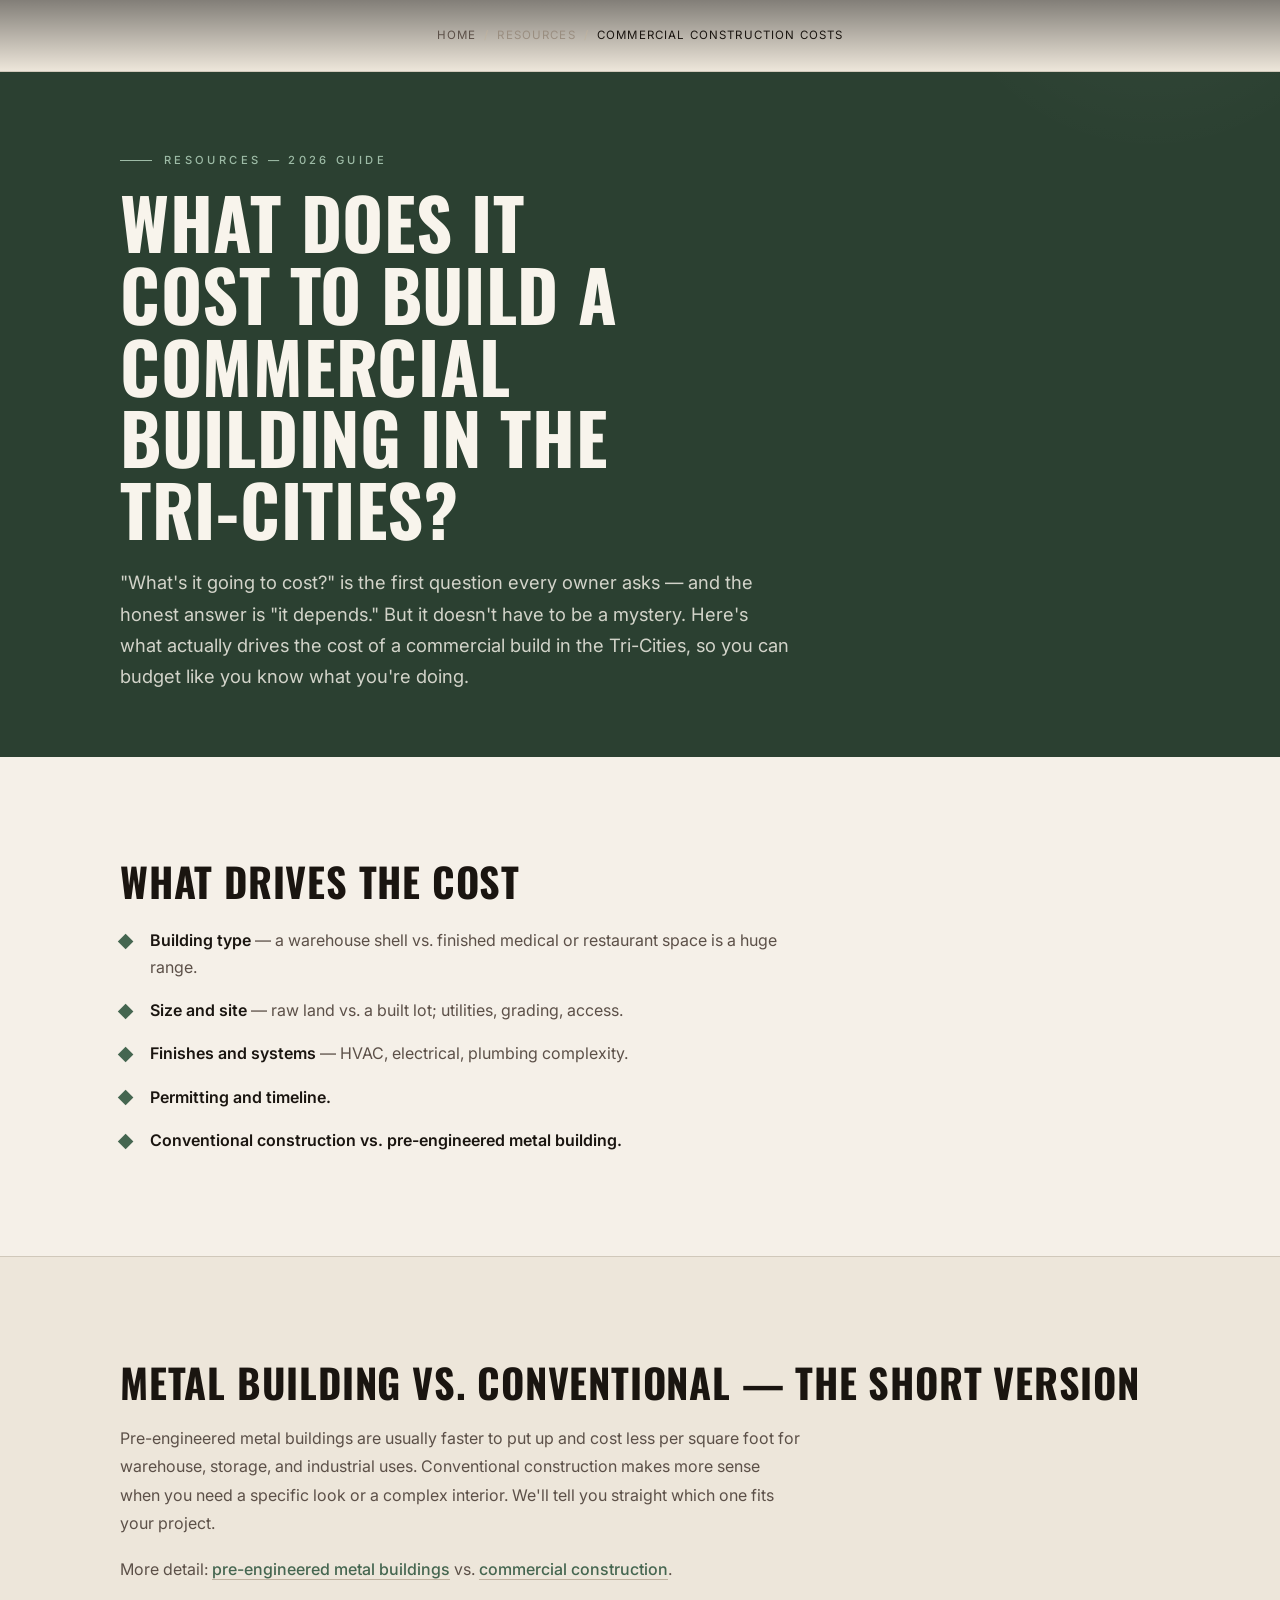
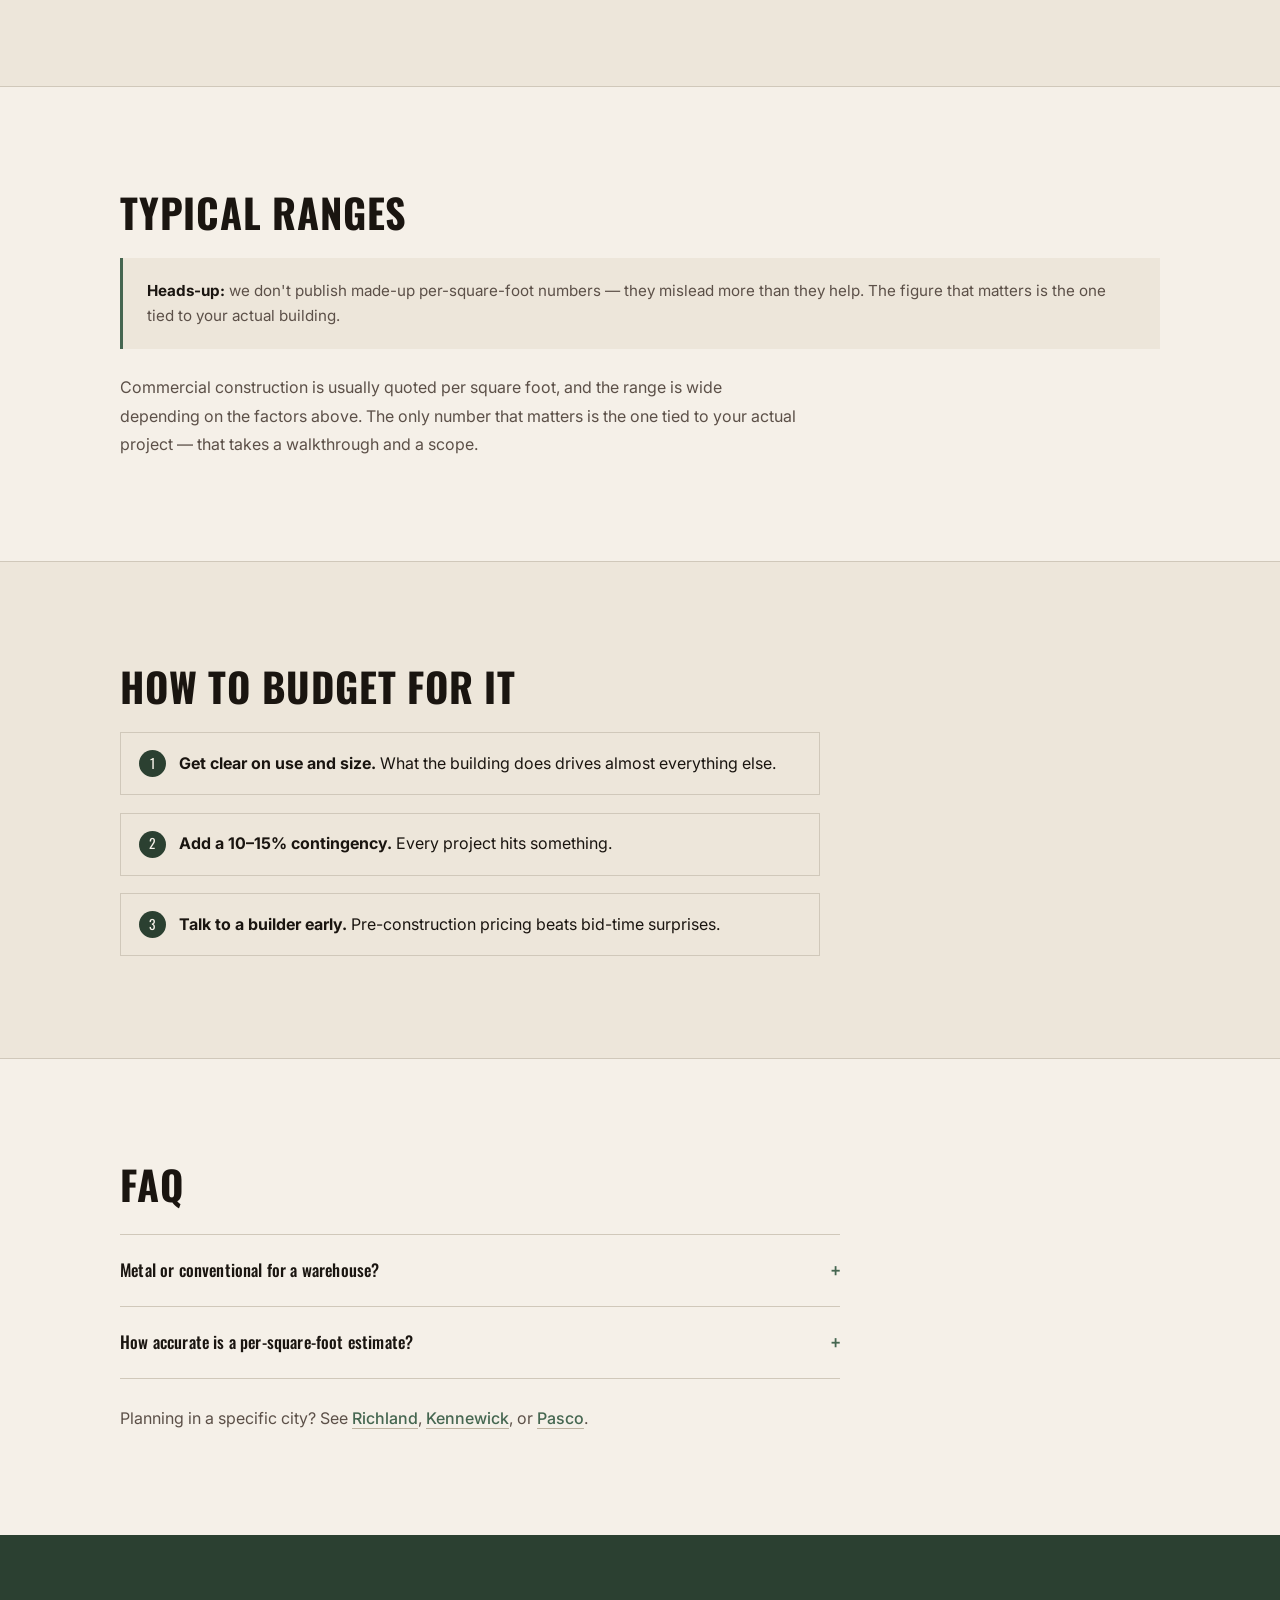
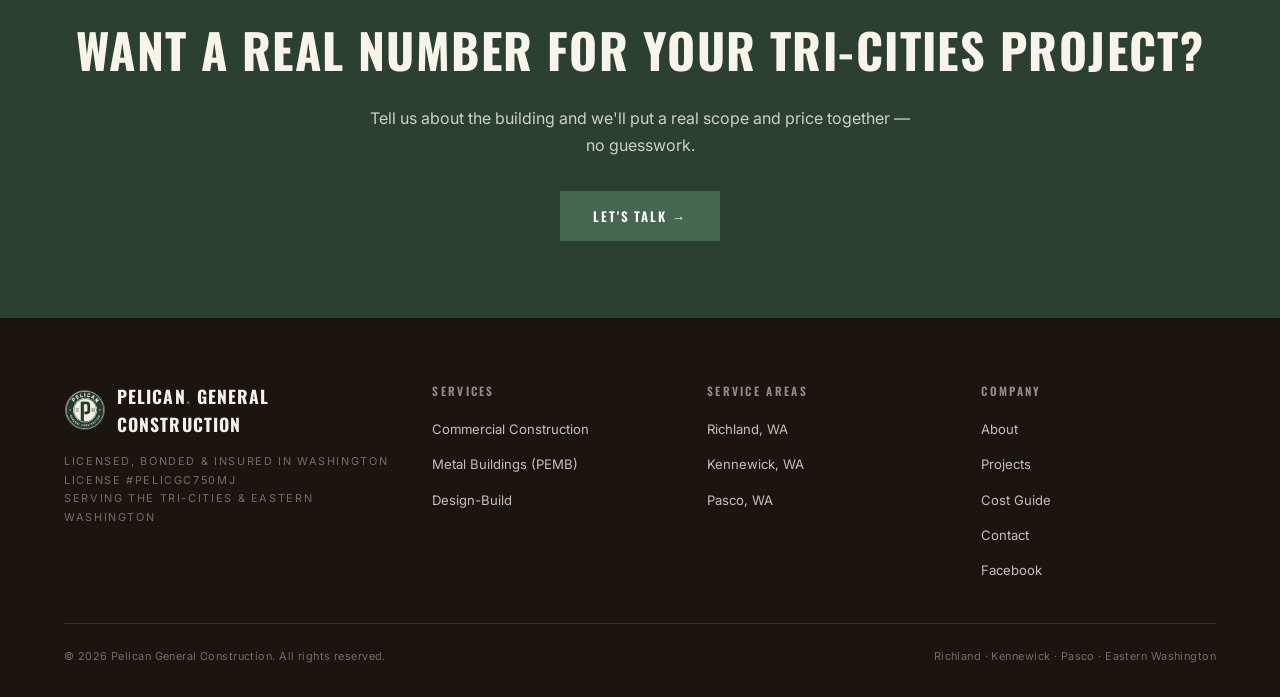
==== resources/commercial-construction-cost-tri-cities/index.html @ 37a84b80 "feat(seo): Tri-Cities service/location/cost pages + org schema + analytics slots Epic FOR-77 — Pelic" ====
<!DOCTYPE html>
<html lang="en">
<head>
<meta charset="UTF-8">
<meta name="viewport" content="width=device-width, initial-scale=1.0">
<title>Commercial Construction Costs in the Tri-Cities (2026 Guide) | Pelican</title>
<meta name="description" content="A straight-talk guide to what commercial construction actually costs in the Tri-Cities — what drives the price, metal vs. conventional, and how to budget.">
<link rel="canonical" href="https://www.pelicangeneralconstruction.com/resources/commercial-construction-cost-tri-cities">
<meta property="og:type" content="article">
<meta property="og:url" content="https://www.pelicangeneralconstruction.com/resources/commercial-construction-cost-tri-cities">
<meta property="og:title" content="Commercial Construction Costs in the Tri-Cities (2026 Guide)">
<meta property="og:description" content="What drives the price of a commercial build in the Tri-Cities, metal vs. conventional, and how to budget.">
<meta property="og:image" content="https://www.pelicangeneralconstruction.com/assets/pelican-og.jpg">
<meta property="og:site_name" content="Pelican General Construction">
<meta name="twitter:card" content="summary_large_image">
<meta name="twitter:title" content="Commercial Construction Costs in the Tri-Cities (2026 Guide)">
<meta name="twitter:image" content="https://www.pelicangeneralconstruction.com/assets/pelican-og.jpg">
<script type="application/ld+json">
{
  "@context": "https://schema.org",
  "@type": "Article",
  "headline": "What Does It Cost to Build a Commercial Building in the Tri-Cities?",
  "description": "A straight-talk guide to what commercial construction actually costs in the Tri-Cities — what drives the price, metal vs. conventional, and how to budget.",
  "image": "https://www.pelicangeneralconstruction.com/assets/pelican-og.jpg",
  "datePublished": "2026-06-24",
  "dateModified": "2026-06-24",
  "mainEntityOfPage": "https://www.pelicangeneralconstruction.com/resources/commercial-construction-cost-tri-cities",
  "author": {"@id": "https://www.pelicangeneralconstruction.com/#organization"},
  "publisher": {"@id": "https://www.pelicangeneralconstruction.com/#organization"}
}
</script>
<script type="application/ld+json">
{
  "@context": "https://schema.org",
  "@type": "BreadcrumbList",
  "itemListElement": [
    {"@type": "ListItem", "position": 1, "name": "Home", "item": "https://www.pelicangeneralconstruction.com/"},
    {"@type": "ListItem", "position": 2, "name": "Resources", "item": "https://www.pelicangeneralconstruction.com/resources/commercial-construction-cost-tri-cities"},
    {"@type": "ListItem", "position": 3, "name": "Commercial Construction Costs", "item": "https://www.pelicangeneralconstruction.com/resources/commercial-construction-cost-tri-cities"}
  ]
}
</script>
<script type="application/ld+json">
{
  "@context": "https://schema.org",
  "@type": "FAQPage",
  "mainEntity": [
    {"@type": "Question", "name": "Metal or conventional for a warehouse?", "acceptedAnswer": {"@type": "Answer", "text": "Usually metal — it is faster to build and lower cost per square foot for open-span uses."}},
    {"@type": "Question", "name": "How accurate is a per-square-foot estimate?", "acceptedAnswer": {"@type": "Answer", "text": "A starting point only. Your real number comes from a scope and a walkthrough."}}
  ]
}
</script>
<link rel="icon" type="image/x-icon" href="/assets/favicon.ico">
<link rel="icon" type="image/png" sizes="32x32" href="/assets/favicon-32x32.png">
<link rel="icon" type="image/png" sizes="16x16" href="/assets/favicon-16x16.png">
<link rel="apple-touch-icon" sizes="180x180" href="/assets/apple-touch-icon.png">
<link rel="manifest" href="/site.webmanifest">
<link rel="preconnect" href="https://fonts.googleapis.com">
<link rel="preconnect" href="https://fonts.gstatic.com" crossorigin>
<link href="https://fonts.googleapis.com/css2?family=Oswald:wght@400;500;600;700&family=Inter:wght@300;400;500;600&display=swap" rel="stylesheet">
<link rel="stylesheet" href="/assets/site.css">
</head>
<body>

<nav id="nav" role="navigation" aria-label="Main navigation">
  <a href="/" class="nav-logo" aria-label="Pelican General Construction home">
    <img src="/assets/pelican-badge.png" alt="Pelican General Construction" class="nav-badge" width="54" height="54">
    <span class="nav-wordmark"><span class="nav-wm-1">Pelican</span><span class="nav-wm-2">General Construction</span></span>
  </a>
  <ul class="nav-links" id="nav-links" role="list">
    <li><a href="/#services">Services</a></li>
    <li><a href="/#projects">Projects</a></li>
    <li><a href="/#about">About</a></li>
    <li><a href="/#contact" class="btn-quote">Get a Quote</a></li>
  </ul>
  <button class="nav-burger" id="burger" aria-label="Toggle navigation" aria-expanded="false"><span></span><span></span><span></span></button>
</nav>

<header class="page-hero">
  <div class="wrap">
    <p class="page-eyebrow">Resources — 2026 Guide</p>
    <h1>What Does It Cost to Build a Commercial Building in the Tri-Cities?</h1>
    <p class="lead">"What's it going to cost?" is the first question every owner asks — and the honest answer is "it depends." But it doesn't have to be a mystery. Here's what actually drives the cost of a commercial build in the Tri-Cities, so you can budget like you know what you're doing.</p>
  </div>
</header>

<nav class="crumbs" aria-label="Breadcrumb">
  <ol>
    <li><a href="/">Home</a></li>
    <li>Resources</li>
    <li aria-current="page">Commercial Construction Costs</li>
  </ol>
</nav>

<section class="section">
  <div class="wrap">
    <h2>What drives the cost</h2>
    <ul class="feature-list">
      <li><strong>Building type</strong> — a warehouse shell vs. finished medical or restaurant space is a huge range.</li>
      <li><strong>Size and site</strong> — raw land vs. a built lot; utilities, grading, access.</li>
      <li><strong>Finishes and systems</strong> — HVAC, electrical, plumbing complexity.</li>
      <li><strong>Permitting and timeline.</strong></li>
      <li><strong>Conventional construction vs. pre-engineered metal building.</strong></li>
    </ul>
  </div>
</section>

<section class="section section--surface">
  <div class="wrap">
    <h2>Metal building vs. conventional — the short version</h2>
    <p>Pre-engineered metal buildings are usually faster to put up and cost less per square foot for warehouse, storage, and industrial uses. Conventional construction makes more sense when you need a specific look or a complex interior. We'll tell you straight which one fits your project.</p>
    <p style="margin-top:1rem">More detail: <a class="inline" href="/services/metal-buildings">pre-engineered metal buildings</a> vs. <a class="inline" href="/services/commercial-construction">commercial construction</a>.</p>
  </div>
</section>

<section class="section">
  <div class="wrap">
    <h2>Typical ranges</h2>
    <!-- PRICING PLACEHOLDER (FOR-80): Real $/sq ft ranges intentionally omitted.
         Do NOT publish invented pricing. Colton/Andrew to drop in confirmed Tri-Cities
         numbers here before this section is relied on. Current copy is framing-only. -->
    <div class="callout"><strong>Heads-up:</strong> we don't publish made-up per-square-foot numbers — they mislead more than they help. The figure that matters is the one tied to your actual building.</div>
    <p>Commercial construction is usually quoted per square foot, and the range is wide depending on the factors above. The only number that matters is the one tied to your actual project — that takes a walkthrough and a scope.</p>
  </div>
</section>

<section class="section section--surface">
  <div class="wrap">
    <h2>How to budget for it</h2>
    <ol class="steps">
      <li><strong>Get clear on use and size.</strong> What the building does drives almost everything else.</li>
      <li><strong>Add a 10–15% contingency.</strong> Every project hits something.</li>
      <li><strong>Talk to a builder early.</strong> Pre-construction pricing beats bid-time surprises.</li>
    </ol>
  </div>
</section>

<section class="section">
  <div class="wrap">
    <h2>FAQ</h2>
    <div class="faq">
      <details><summary>Metal or conventional for a warehouse?</summary><div class="faq-a">Usually metal — see <a href="/services/metal-buildings">pre-engineered metal buildings</a>.</div></details>
      <details><summary>How accurate is a per-square-foot estimate?</summary><div class="faq-a">A starting point only — your real number comes from a scope.</div></details>
    </div>
    <p style="margin-top:1.6rem">Planning in a specific city? See <a class="inline" href="/tri-cities/richland">Richland</a>, <a class="inline" href="/tri-cities/kennewick">Kennewick</a>, or <a class="inline" href="/tri-cities/pasco">Pasco</a>.</p>
  </div>
</section>

<section class="cta">
  <h2>Want a real number for your Tri-Cities project?</h2>
  <p>Tell us about the building and we'll put a real scope and price together — no guesswork.</p>
  <a href="/#contact" class="btn-p">Let's Talk &rarr;</a>
</section>

<footer class="site-footer">
  <div class="footer-grid">
    <div class="footer-brand">
      <div class="f-logo"><img src="/assets/pelican-badge.png" alt="" class="f-badge" width="42" height="42"><span class="f-logo-txt">Pelican<span>.</span> General Construction</span></div>
      <p class="f-lic">Licensed, bonded &amp; insured in Washington<br>License #PELICGC750MJ<br>Serving the Tri-Cities &amp; Eastern Washington</p>
    </div>
    <div class="footer-col">
      <h4>Services</h4>
      <ul>
        <li><a href="/services/commercial-construction">Commercial Construction</a></li>
        <li><a href="/services/metal-buildings">Metal Buildings (PEMB)</a></li>
        <li><a href="/services/design-build">Design-Build</a></li>
      </ul>
    </div>
    <div class="footer-col">
      <h4>Service Areas</h4>
      <ul>
        <li><a href="/tri-cities/richland">Richland, WA</a></li>
        <li><a href="/tri-cities/kennewick">Kennewick, WA</a></li>
        <li><a href="/tri-cities/pasco">Pasco, WA</a></li>
      </ul>
    </div>
    <div class="footer-col">
      <h4>Company</h4>
      <ul>
        <li><a href="/#about">About</a></li>
        <li><a href="/#projects">Projects</a></li>
        <li><a href="/resources/commercial-construction-cost-tri-cities">Cost Guide</a></li>
        <li><a href="/#contact">Contact</a></li>
        <li><a href="https://www.facebook.com/profile.php?id=61578110233521" target="_blank" rel="noopener">Facebook</a></li>
      </ul>
    </div>
  </div>
  <div class="footer-bottom">
    <p>&copy; 2026 Pelican General Construction. All rights reserved.</p>
    <p>Richland &middot; Kennewick &middot; Pasco &middot; Eastern Washington</p>
  </div>
</footer>
<script src="/assets/site.js" defer></script>

</body>
</html>
---- assets/site.css ----
/* ============================================================
   Pelican General Construction — shared styles for sub-pages
   (services, locations, resources). Mirrors the homepage design
   tokens. Linked by every page under /services, /tri-cities,
   /resources. Light theme only.
   ============================================================ */
:root {
  --bg-deep:    #F5F0E8;
  --bg-surface: #EDE6DA;
  --bg-raised:  #E4DBCC;
  --accent:     #456650;
  --forest:     #2B4031;  /* brand primary — logo green */
  --accent-h:   #557760;
  --text-1:     #1A1510;
  --text-2:     #5C5048;
  --text-3:     #9A8E80;
  --border:     #D0C8BA;
  --border-w:   #BEB2A0;
  --nav-h:      72px;
  --pad:        clamp(1.5rem, 5vw, 4rem);
  --sp:         clamp(4rem, 8vw, 7rem);
  --wrap:       1040px;
  --font-d:     'Oswald', sans-serif;
  --font-b:     'Inter', sans-serif;
}

*, *::before, *::after { box-sizing: border-box; margin: 0; padding: 0; }
html { scroll-behavior: smooth; }
body {
  background: var(--bg-deep);
  color: var(--text-1);
  font-family: var(--font-b);
  font-size: 16px; line-height: 1.6;
  -webkit-font-smoothing: antialiased;
}
img { max-width: 100%; display: block; }
a { color: inherit; text-decoration: none; }
:focus-visible { outline: 2px solid var(--accent); outline-offset: 3px; }
.wrap { max-width: var(--wrap); margin: 0 auto; }

/* ============ NAV ============ */
nav {
  position: fixed; top: 0; left: 0; right: 0; z-index: 100;
  height: var(--nav-h);
  display: flex; align-items: center; justify-content: space-between;
  padding: 0 var(--pad);
  transition: background .3s, border-color .3s, box-shadow .3s;
  border-bottom: 1px solid transparent;
}
nav::before {
  content: ''; position: absolute; inset: 0;
  background: linear-gradient(to bottom, rgba(0,0,0,.45) 0%, transparent 100%);
  z-index: -1; pointer-events: none; transition: opacity .3s;
}
nav.scrolled {
  background: rgba(245,240,232,.96);
  backdrop-filter: blur(16px); -webkit-backdrop-filter: blur(16px);
  border-color: var(--border); box-shadow: 0 1px 0 var(--border);
}
nav.scrolled::before { opacity: 0; }
.nav-logo { display: flex; align-items: center; gap: .6rem; }
.nav-badge { height: 54px; width: auto; display: block; filter: drop-shadow(0 1px 4px rgba(0,0,0,.55)); transition: filter .3s; }
nav.scrolled .nav-badge { filter: none; }
.nav-wordmark { display: flex; flex-direction: column; line-height: 1; }
.nav-wm-1 { font-family: var(--font-d); font-weight: 700; text-transform: uppercase; font-size: 1.18rem; letter-spacing: .03em; color: #fff; text-shadow: 0 1px 4px rgba(0,0,0,.6); transition: color .25s, text-shadow .25s; }
.nav-wm-2 { font-family: var(--font-d); font-weight: 500; text-transform: uppercase; font-size: .56rem; letter-spacing: .19em; margin-top: 3px; color: rgba(255,255,255,.9); text-shadow: 0 1px 3px rgba(0,0,0,.6); transition: color .25s, text-shadow .25s; }
nav.scrolled .nav-wm-1 { color: var(--text-1); text-shadow: none; }
nav.scrolled .nav-wm-2 { color: var(--text-2); text-shadow: none; }
.nav-links { display: flex; align-items: center; gap: 2.5rem; list-style: none; }
.nav-links a { font-size: .78rem; font-weight: 500; letter-spacing: .15em; text-transform: uppercase; color: rgba(255,255,255,.95); text-shadow: 0 1px 4px rgba(0,0,0,.6); transition: color .2s, text-shadow .2s; }
.nav-links a:hover { color: #fff; text-shadow: 0 1px 6px rgba(0,0,0,.7); }
nav.scrolled .nav-links a { color: var(--text-2); text-shadow: none; }
nav.scrolled .nav-links a:hover { color: var(--text-1); }
.btn-quote { background: var(--text-1) !important; color: var(--bg-deep) !important; padding: .55rem 1.35rem !important; font-weight: 600 !important; transition: background .2s, color .2s !important; text-shadow: none !important; }
.btn-quote:hover { background: var(--accent) !important; color: #fff !important; }
.nav-burger { display: none; flex-direction: column; gap: 5px; cursor: pointer; padding: 6px; background: none; border: none; }
.nav-burger span { display: block; width: 24px; height: 1.5px; background: #fff; }

/* ============ PAGE HERO (forest band) ============ */
.page-hero {
  position: relative; background: var(--forest); color: #F5F0E8;
  padding: calc(var(--nav-h) + clamp(3rem, 7vw, 5rem)) var(--pad) clamp(2.5rem, 5vw, 4rem);
  overflow: hidden;
}
.page-hero::after {
  content: ''; position: absolute; right: -8%; top: -40%;
  width: 460px; height: 460px; border-radius: 50%;
  background: radial-gradient(circle, rgba(255,255,255,.05), transparent 70%);
  pointer-events: none;
}
.page-hero .wrap { position: relative; }
.page-eyebrow { font-size: .7rem; font-weight: 500; letter-spacing: .3em; text-transform: uppercase; color: #9DBBA6; margin-bottom: 1rem; display: flex; align-items: center; gap: .75rem; }
.page-eyebrow::before { content: ''; width: 2rem; height: 1px; background: #9DBBA6; }
.page-hero h1 { font-family: var(--font-d); font-size: clamp(2.4rem, 6vw, 4.4rem); font-weight: 700; line-height: 1.02; letter-spacing: .01em; text-transform: uppercase; color: #F8F4EC; max-width: 14ch; }
.page-hero .lead { margin-top: 1.4rem; max-width: 56ch; font-size: clamp(1rem, 2vw, 1.15rem); color: rgba(248,244,236,.82); line-height: 1.7; }

/* ============ BREADCRUMBS ============ */
.crumbs { background: var(--bg-surface); border-bottom: 1px solid var(--border); padding: .9rem var(--pad); }
.crumbs ol { max-width: var(--wrap); margin: 0 auto; list-style: none; display: flex; flex-wrap: wrap; gap: .5rem; align-items: center; font-size: .72rem; letter-spacing: .1em; text-transform: uppercase; }
.crumbs li { display: flex; align-items: center; gap: .5rem; color: var(--text-3); }
.crumbs li:not(:last-child)::after { content: '/'; color: var(--border-w); }
.crumbs a { color: var(--text-2); transition: color .2s; }
.crumbs a:hover { color: var(--accent); }
.crumbs li[aria-current] { color: var(--text-1); }

/* ============ CONTENT SECTIONS ============ */
.section { padding: var(--sp) var(--pad); }
.section--surface { background: var(--bg-surface); border-top: 1px solid var(--border); border-bottom: 1px solid var(--border); }
.section h2 { font-family: var(--font-d); font-size: clamp(1.7rem, 3.5vw, 2.5rem); font-weight: 700; text-transform: uppercase; letter-spacing: .02em; line-height: 1.1; margin-bottom: 1.25rem; color: var(--text-1); }
.section h3 { font-family: var(--font-d); font-size: 1.12rem; font-weight: 600; letter-spacing: .03em; text-transform: uppercase; margin-bottom: .5rem; color: var(--text-1); }
.section p { color: var(--text-2); line-height: 1.78; margin-bottom: 1.1rem; font-size: 1rem; max-width: 68ch; }
.section p:last-child { margin-bottom: 0; }
.section .intro { font-size: clamp(1.05rem, 2vw, 1.2rem); color: var(--text-1); line-height: 1.7; max-width: 64ch; }
.section a.inline { color: var(--accent); font-weight: 500; border-bottom: 1px solid var(--border-w); transition: color .2s, border-color .2s; }
.section a.inline:hover { color: var(--accent-h); border-color: var(--accent); }

/* feature / benefit list */
.feature-list { list-style: none; display: grid; gap: 1rem; margin-top: 1.5rem; max-width: 68ch; }
.feature-list li { position: relative; padding-left: 1.9rem; color: var(--text-2); line-height: 1.7; }
.feature-list li::before { content: ''; position: absolute; left: 0; top: .55em; width: .7rem; height: .7rem; background: var(--accent); transform: rotate(45deg); }
.feature-list li strong { color: var(--text-1); font-weight: 600; }

/* tile grid (what we build) */
.tiles { display: grid; grid-template-columns: repeat(auto-fit, minmax(220px, 1fr)); gap: 1px; background: var(--border); margin-top: 1.75rem; border: 1px solid var(--border); }
.tile { background: var(--bg-deep); padding: 1.6rem 1.5rem; }
.tile .num { font-family: var(--font-d); font-size: .68rem; letter-spacing: .24em; color: var(--accent); margin-bottom: .6rem; }
.tile p { margin: 0; font-size: .92rem; }

/* process steps */
.steps { counter-reset: step; display: grid; gap: 1.1rem; margin-top: 1.5rem; max-width: 70ch; }
.steps li { list-style: none; position: relative; padding: 1.1rem 1.25rem 1.1rem 3.6rem; background: var(--bg-surface); border: 1px solid var(--border); }
.steps li::before { counter-increment: step; content: counter(step); position: absolute; left: 1.1rem; top: 1.05rem; width: 1.7rem; height: 1.7rem; background: var(--forest); color: #F5F0E8; font-family: var(--font-d); font-size: .85rem; display: flex; align-items: center; justify-content: center; border-radius: 50%; }
.steps li strong { color: var(--text-1); }

/* FAQ (native disclosure) */
.faq { margin-top: 1.75rem; max-width: 72ch; border-top: 1px solid var(--border); }
.faq details { border-bottom: 1px solid var(--border); }
.faq summary { cursor: pointer; list-style: none; padding: 1.1rem 0; font-family: var(--font-d); font-weight: 500; font-size: 1.05rem; letter-spacing: .01em; color: var(--text-1); display: flex; justify-content: space-between; align-items: center; gap: 1rem; }
.faq summary::-webkit-details-marker { display: none; }
.faq summary::after { content: '+'; font-size: 1.4rem; color: var(--accent); font-weight: 400; transition: transform .2s; }
.faq details[open] summary::after { content: '\2013'; }
.faq .faq-a { padding: 0 0 1.2rem; color: var(--text-2); line-height: 1.75; max-width: 64ch; }
.faq .faq-a a { color: var(--accent); border-bottom: 1px solid var(--border-w); }

/* pricing placeholder callout (cost guide) */
.callout { border-left: 3px solid var(--accent); background: var(--bg-surface); padding: 1.25rem 1.5rem; margin: 1.5rem 0; color: var(--text-2); font-size: .95rem; line-height: 1.7; }
.callout strong { color: var(--text-1); }

/* ============ CTA STRIP ============ */
.cta { background: var(--forest); padding: clamp(3rem, 6vw, 5rem) var(--pad); text-align: center; color: #F5F0E8; }
.cta h2 { font-family: var(--font-d); font-size: clamp(1.8rem, 4vw, 3rem); font-weight: 700; text-transform: uppercase; letter-spacing: .03em; margin-bottom: 1rem; color: #F8F4EC; }
.cta p { color: rgba(248,244,236,.8); max-width: 540px; margin: 0 auto 2rem; font-size: 1rem; line-height: 1.7; }
.btn-p { display: inline-flex; align-items: center; gap: .5rem; background: var(--accent); color: #fff; padding: .9rem 2.1rem; font-family: var(--font-d); font-weight: 600; font-size: .82rem; letter-spacing: .14em; text-transform: uppercase; transition: background .2s, transform .15s; }
.btn-p:hover { background: var(--accent-h); transform: translateY(-1px); }
.btn-s { display: inline-flex; align-items: center; gap: .5rem; border: 1px solid var(--border-w); color: var(--text-2); padding: .9rem 2.1rem; font-family: var(--font-d); font-weight: 600; font-size: .82rem; letter-spacing: .14em; text-transform: uppercase; transition: border-color .2s, color .2s; }
.btn-s:hover { border-color: var(--accent); color: var(--accent); }

/* ============ FOOTER ============ */
.site-footer { background: var(--text-1); color: var(--bg-deep); padding: clamp(3rem, 5vw, 4rem) var(--pad) 2rem; }
.footer-grid { max-width: 1200px; margin: 0 auto; display: grid; grid-template-columns: 1.4fr 1fr 1fr 1fr; gap: 2.5rem; }
.footer-brand .f-logo { display: flex; align-items: center; gap: .7rem; }
.footer-brand .f-badge { height: 42px; width: auto; }
.footer-brand .f-logo-txt { font-family: var(--font-d); font-size: 1.1rem; font-weight: 700; letter-spacing: .06em; text-transform: uppercase; color: var(--bg-deep); }
.footer-brand .f-logo-txt span { color: var(--accent); }
.footer-brand .f-lic { font-size: .68rem; letter-spacing: .15em; text-transform: uppercase; color: rgba(245,240,232,.4); margin-top: .9rem; line-height: 1.7; }
.footer-col h4 { font-family: var(--font-d); font-size: .72rem; font-weight: 600; letter-spacing: .2em; text-transform: uppercase; color: rgba(245,240,232,.55); margin-bottom: 1rem; }
.footer-col ul { list-style: none; display: grid; gap: .6rem; }
.footer-col a { font-size: .82rem; color: rgba(245,240,232,.78); transition: color .2s; }
.footer-col a:hover { color: var(--accent-h); }
.footer-bottom { max-width: 1200px; margin: 2.5rem auto 0; padding-top: 1.5rem; border-top: 1px solid rgba(245,240,232,.12); display: flex; justify-content: space-between; gap: 1rem; flex-wrap: wrap; }
.footer-bottom p { font-size: .68rem; letter-spacing: .04em; color: rgba(245,240,232,.4); }

/* ============ RESPONSIVE ============ */
@media (max-width: 880px) {
  .footer-grid { grid-template-columns: 1fr 1fr; gap: 2rem; }
}
@media (max-width: 768px) {
  .nav-links { display: none; }
  .nav-burger { display: flex; }
}
@media (max-width: 560px) {
  .footer-grid { grid-template-columns: 1fr; }
  .nav-wm-1 { font-size: 1.02rem; }
  .nav-wm-2 { font-size: .5rem; letter-spacing: .15em; }
  .nav-badge { height: 46px; }
}
@media (max-width: 340px) {
  .nav-wm-2 { display: none; }
}
@media (prefers-reduced-motion: reduce) {
  html { scroll-behavior: auto; }
  * { transition: none !important; }
}
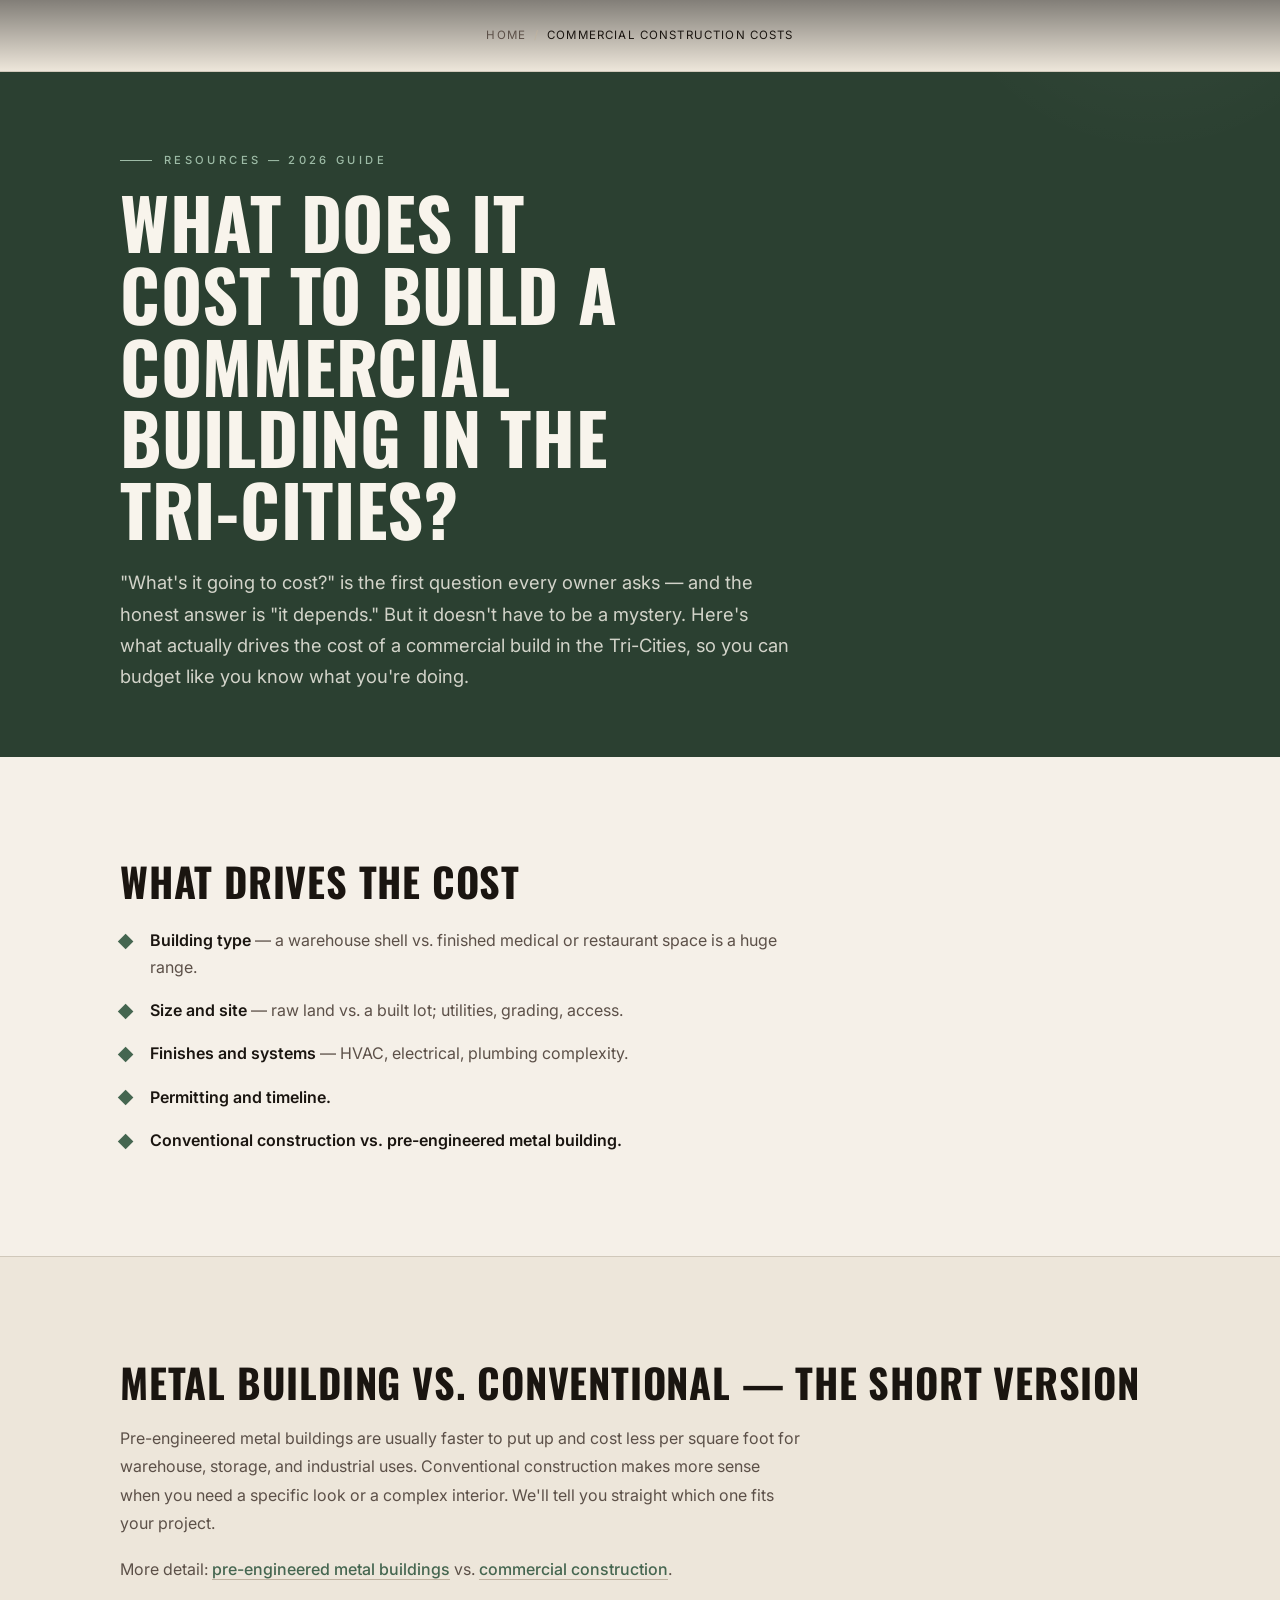
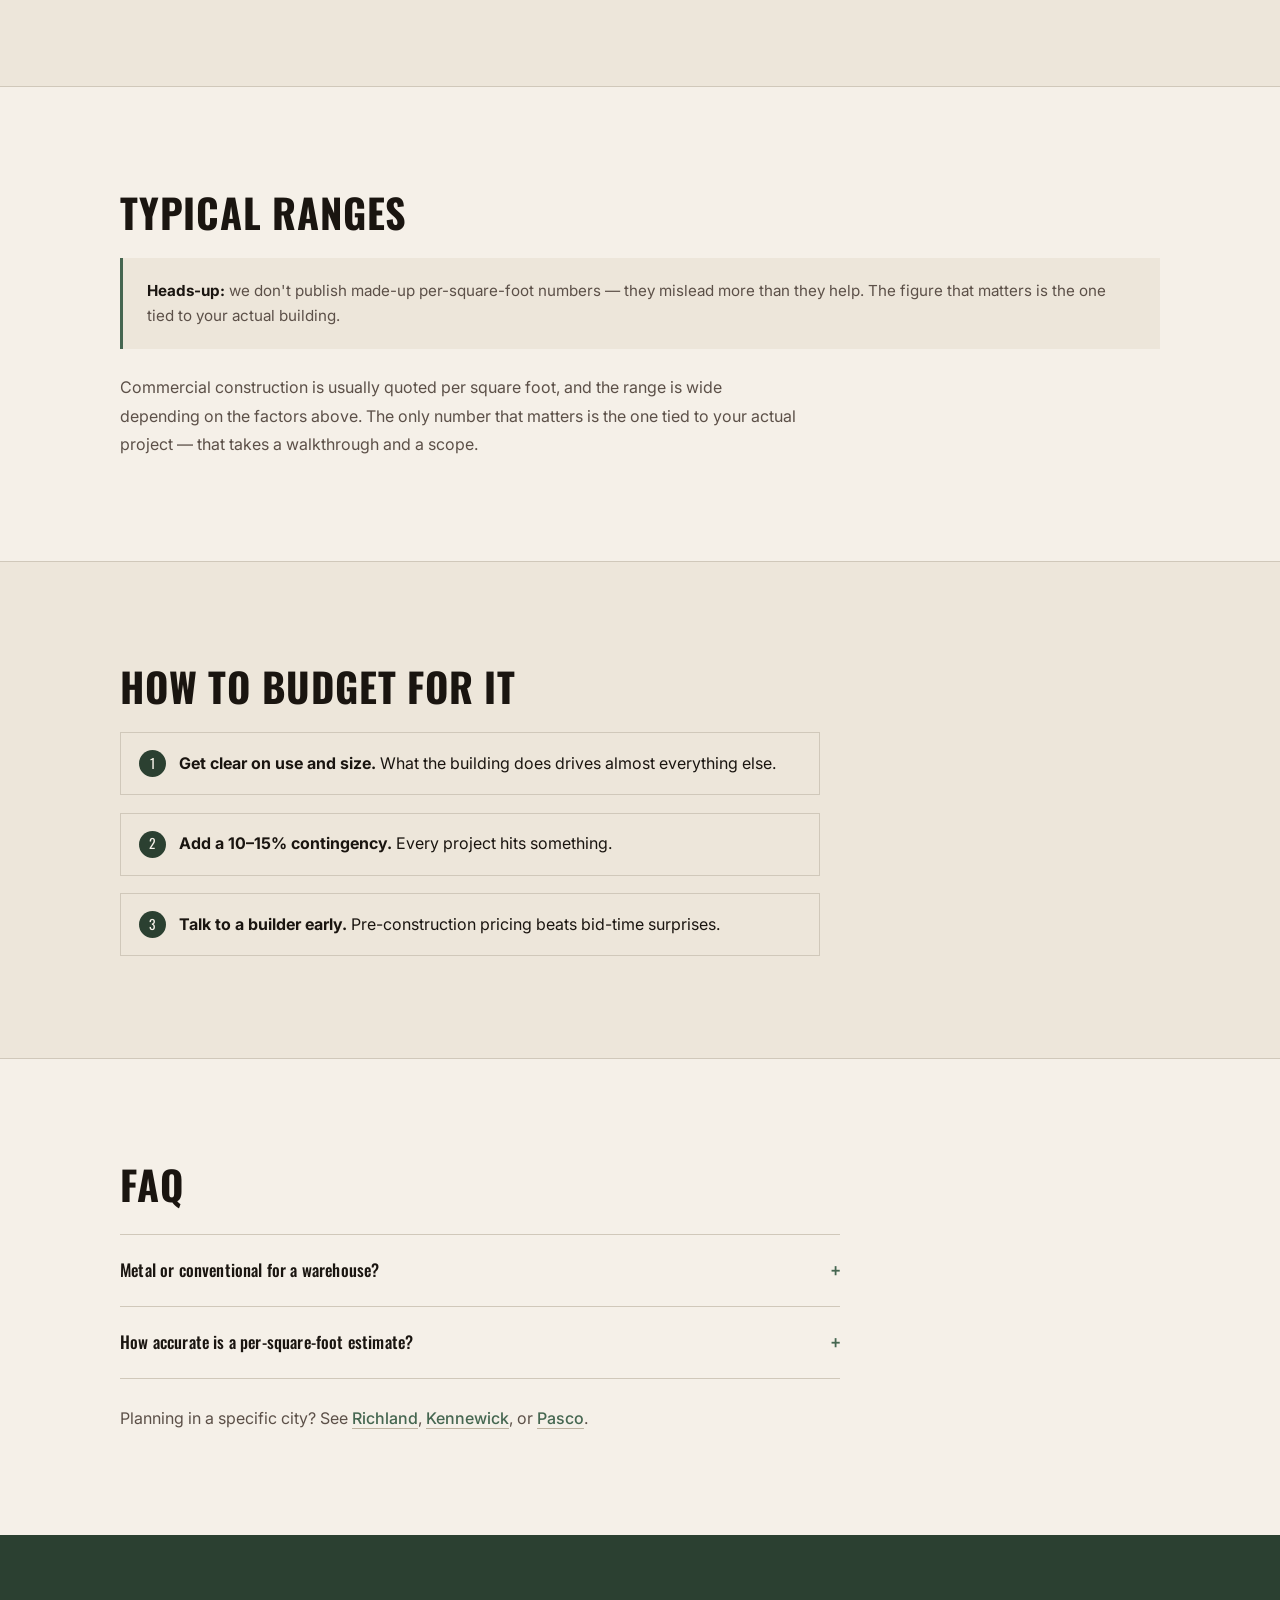
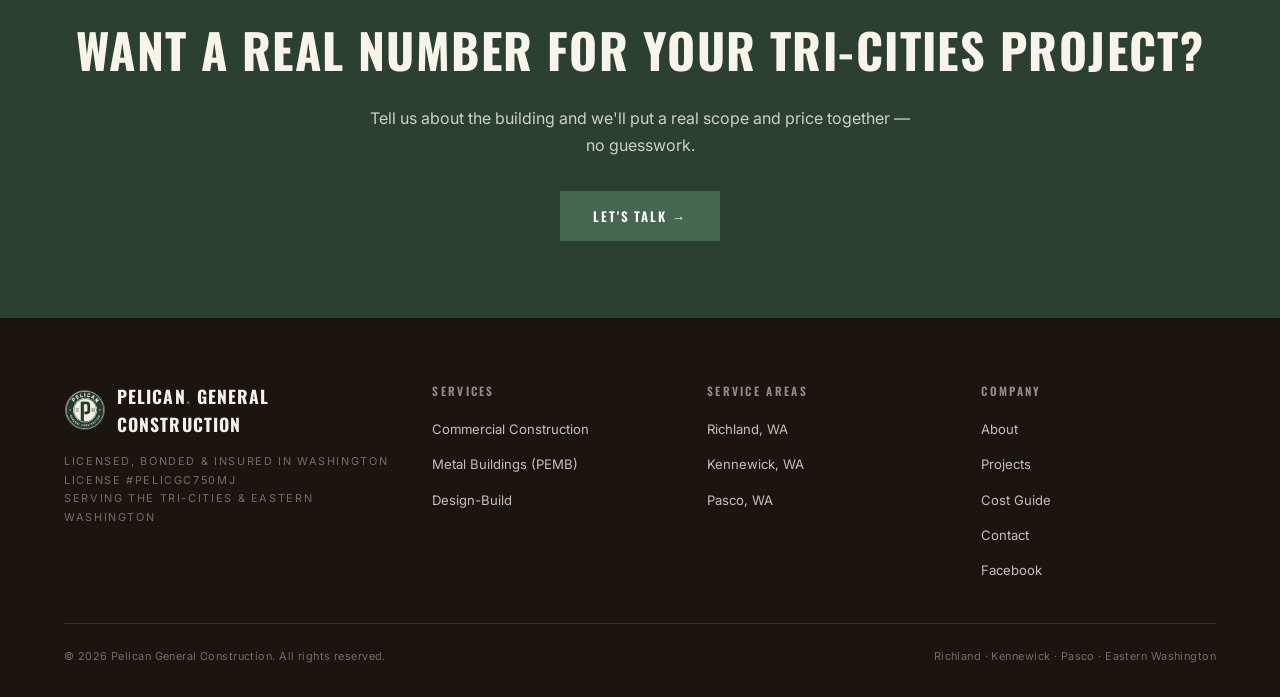
==== commit 768e2615: "fix(seo): address Codex review — breadcrumbs, LocalBusiness address, <main>, asset paths - Location " ====
--- a/resources/commercial-construction-cost-tri-cities/index.html
+++ b/resources/commercial-construction-cost-tri-cities/index.html
@@ -35,8 +35,7 @@
   "@type": "BreadcrumbList",
   "itemListElement": [
     {"@type": "ListItem", "position": 1, "name": "Home", "item": "https://www.pelicangeneralconstruction.com/"},
-    {"@type": "ListItem", "position": 2, "name": "Resources", "item": "https://www.pelicangeneralconstruction.com/resources/commercial-construction-cost-tri-cities"},
-    {"@type": "ListItem", "position": 3, "name": "Commercial Construction Costs", "item": "https://www.pelicangeneralconstruction.com/resources/commercial-construction-cost-tri-cities"}
+    {"@type": "ListItem", "position": 2, "name": "Commercial Construction Costs", "item": "https://www.pelicangeneralconstruction.com/resources/commercial-construction-cost-tri-cities"}
   ]
 }
 </script>
@@ -87,11 +86,11 @@
 <nav class="crumbs" aria-label="Breadcrumb">
   <ol>
     <li><a href="/">Home</a></li>
-    <li>Resources</li>
     <li aria-current="page">Commercial Construction Costs</li>
   </ol>
 </nav>
 
+<main>
 <section class="section">
   <div class="wrap">
     <h2>What drives the cost</h2>
@@ -152,6 +151,8 @@
   <a href="/#contact" class="btn-p">Let's Talk &rarr;</a>
 </section>
 
+</main>
+
 <footer class="site-footer">
   <div class="footer-grid">
     <div class="footer-brand">
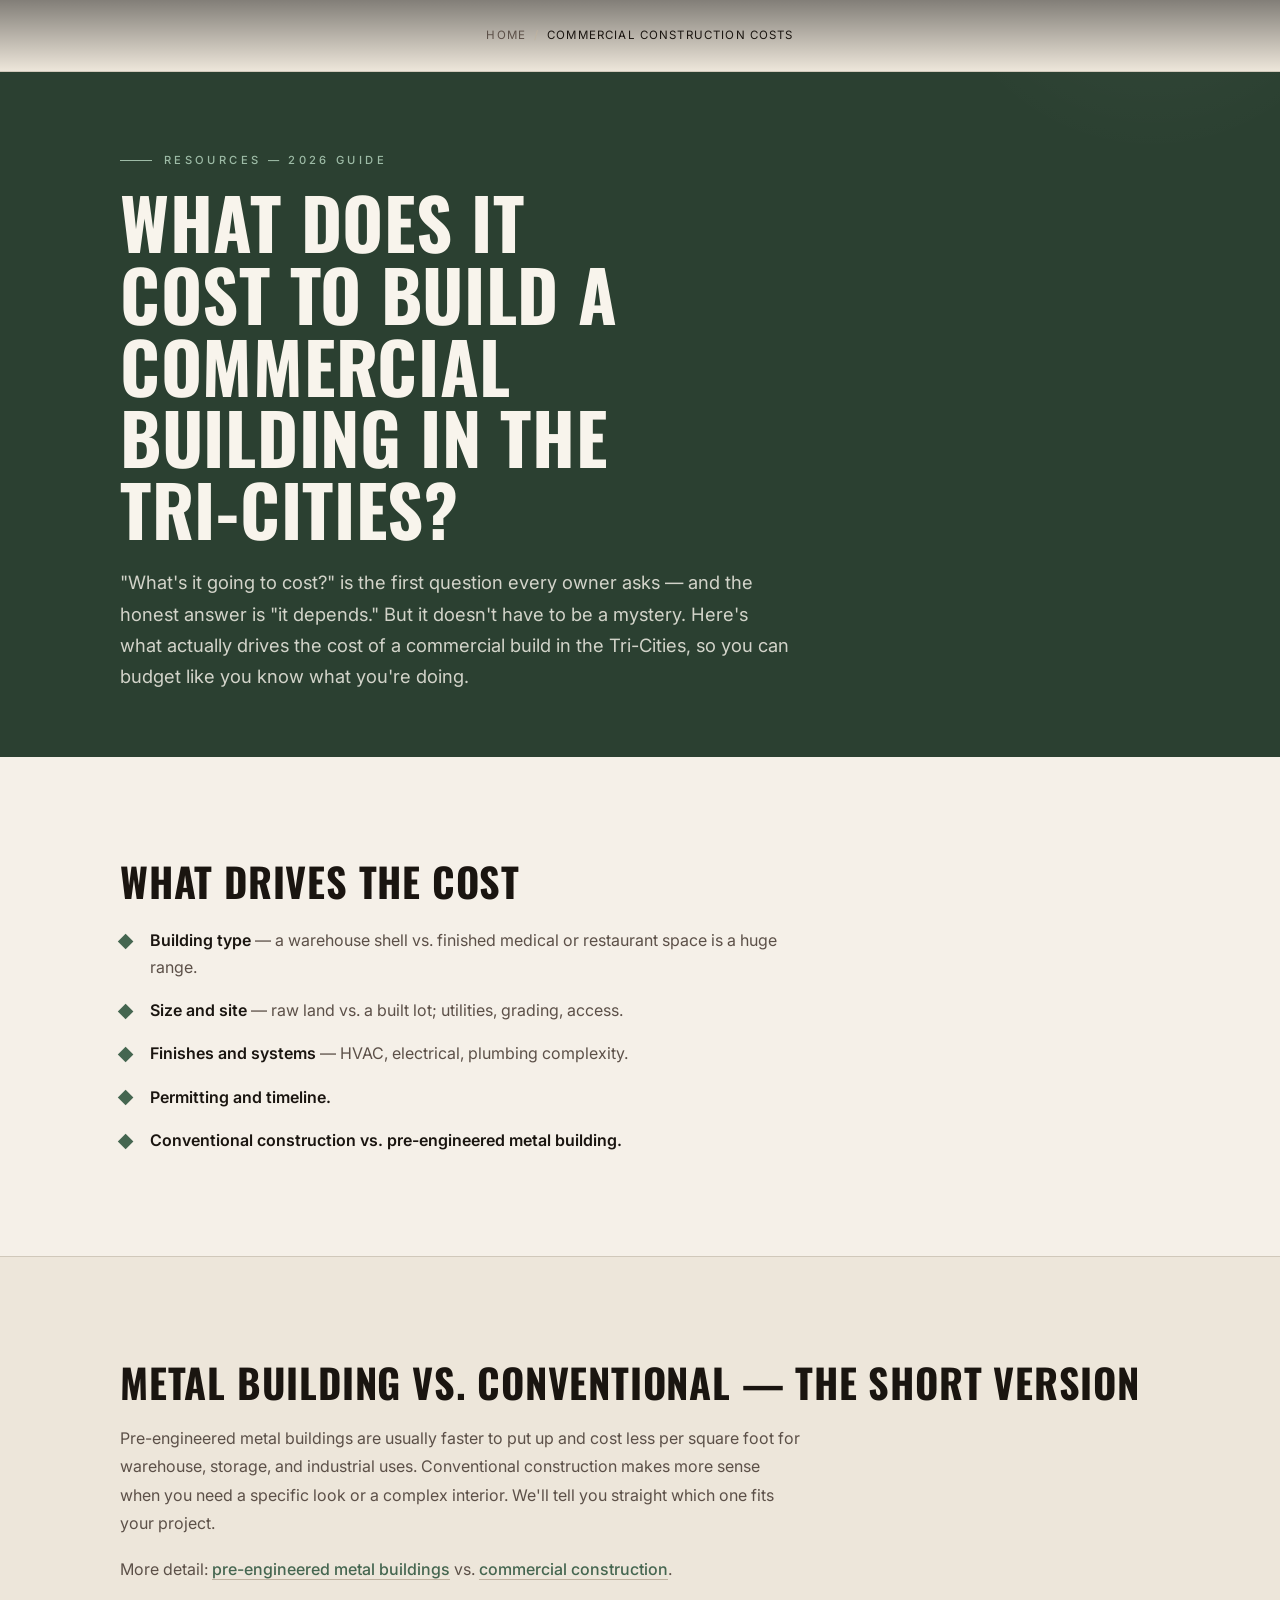
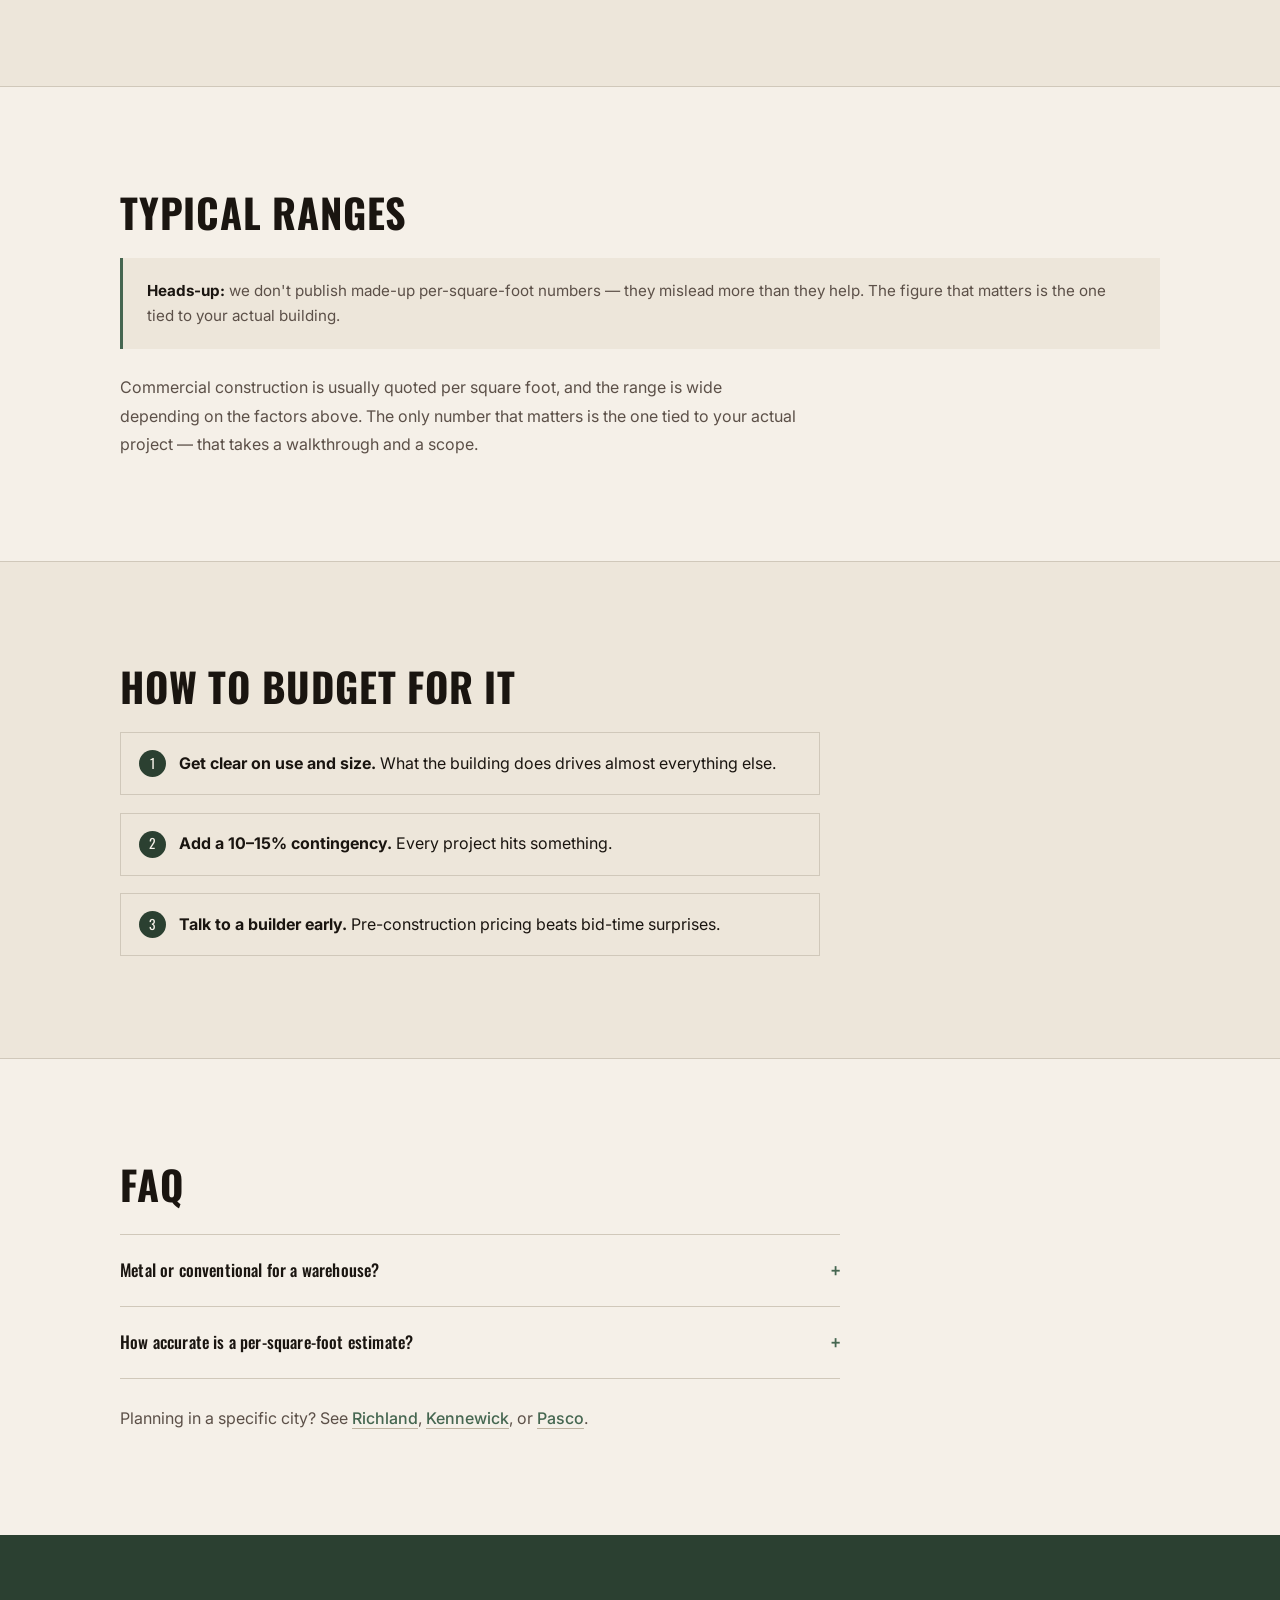
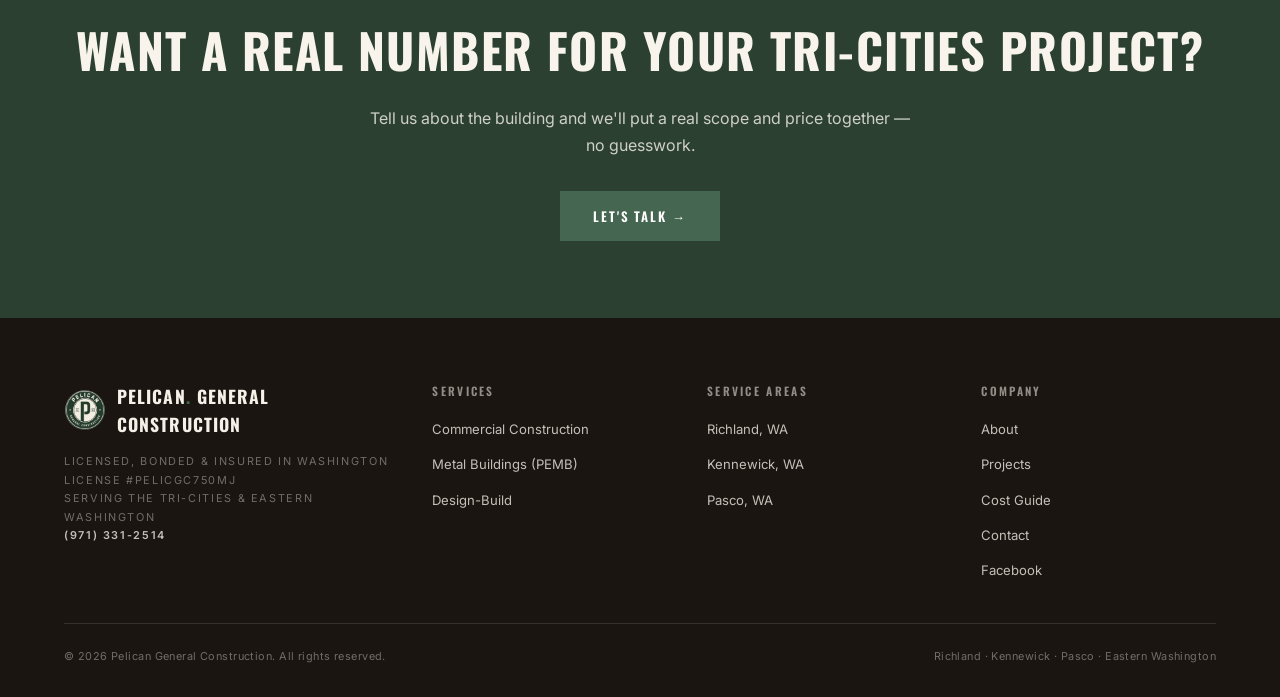
==== commit 27db2d25: "feat(seo): click-to-call phone sitewide, dynamic sitemap lastmod, remove exposed mockups (FOR-138) P" ====
--- a/resources/commercial-construction-cost-tri-cities/index.html
+++ b/resources/commercial-construction-cost-tri-cities/index.html
@@ -70,8 +70,10 @@
     <li><a href="/#services">Services</a></li>
     <li><a href="/#projects">Projects</a></li>
     <li><a href="/#about">About</a></li>
+    <li><a href="tel:9713312514" class="nav-phone">(971) 331-2514</a></li>
     <li><a href="/#contact" class="btn-quote">Get a Quote</a></li>
   </ul>
+  <a href="tel:9713312514" class="nav-phone-m">(971) 331-2514</a>
   <button class="nav-burger" id="burger" aria-label="Toggle navigation" aria-expanded="false"><span></span><span></span><span></span></button>
 </nav>
 
@@ -157,7 +159,7 @@
   <div class="footer-grid">
     <div class="footer-brand">
       <div class="f-logo"><img src="/assets/pelican-badge.png" alt="" class="f-badge" width="42" height="42"><span class="f-logo-txt">Pelican<span>.</span> General Construction</span></div>
-      <p class="f-lic">Licensed, bonded &amp; insured in Washington<br>License #PELICGC750MJ<br>Serving the Tri-Cities &amp; Eastern Washington</p>
+      <p class="f-lic">Licensed, bonded &amp; insured in Washington<br>License #PELICGC750MJ<br>Serving the Tri-Cities &amp; Eastern Washington<br><a href="tel:9713312514" class="f-tel">(971) 331-2514</a></p>
     </div>
     <div class="footer-col">
       <h4>Services</h4>
--- a/assets/site.css
+++ b/assets/site.css
@@ -75,6 +75,11 @@
 .btn-quote:hover { background: var(--accent) !important; color: #fff !important; }
 .nav-burger { display: none; flex-direction: column; gap: 5px; cursor: pointer; padding: 6px; background: none; border: none; }
 .nav-burger span { display: block; width: 24px; height: 1.5px; background: #fff; }
+/* Click-to-call: desktop nav link (FOR-138) */
+.nav-links a.nav-phone { font-weight: 600; letter-spacing: .08em; }
+/* Click-to-call: always-visible mobile phone (shown < 768px, sits beside burger) */
+.nav-phone-m { display: none; font-size: .8rem; font-weight: 600; letter-spacing: .06em; color: rgba(255,255,255,.95); text-shadow: 0 1px 4px rgba(0,0,0,.6); white-space: nowrap; }
+nav.scrolled .nav-phone-m { color: var(--text-1); text-shadow: none; }
 
 /* ============ PAGE HERO (forest band) ============ */
 .page-hero {
@@ -163,6 +168,8 @@
 .footer-brand .f-logo-txt { font-family: var(--font-d); font-size: 1.1rem; font-weight: 700; letter-spacing: .06em; text-transform: uppercase; color: var(--bg-deep); }
 .footer-brand .f-logo-txt span { color: var(--accent); }
 .footer-brand .f-lic { font-size: .68rem; letter-spacing: .15em; text-transform: uppercase; color: rgba(245,240,232,.4); margin-top: .9rem; line-height: 1.7; }
+.footer-brand .f-tel { color: rgba(245,240,232,.78); font-weight: 600; transition: color .2s; }
+.footer-brand .f-tel:hover { color: var(--accent-h); }
 .footer-col h4 { font-family: var(--font-d); font-size: .72rem; font-weight: 600; letter-spacing: .2em; text-transform: uppercase; color: rgba(245,240,232,.55); margin-bottom: 1rem; }
 .footer-col ul { list-style: none; display: grid; gap: .6rem; }
 .footer-col a { font-size: .82rem; color: rgba(245,240,232,.78); transition: color .2s; }
@@ -177,6 +184,10 @@
 @media (max-width: 768px) {
   .nav-links { display: none; }
   .nav-burger { display: flex; }
+  .nav-phone-m { display: inline-block; }
+}
+@media (max-width: 400px) {
+  .nav-phone-m { font-size: .72rem; }
 }
 @media (max-width: 560px) {
   .footer-grid { grid-template-columns: 1fr; }
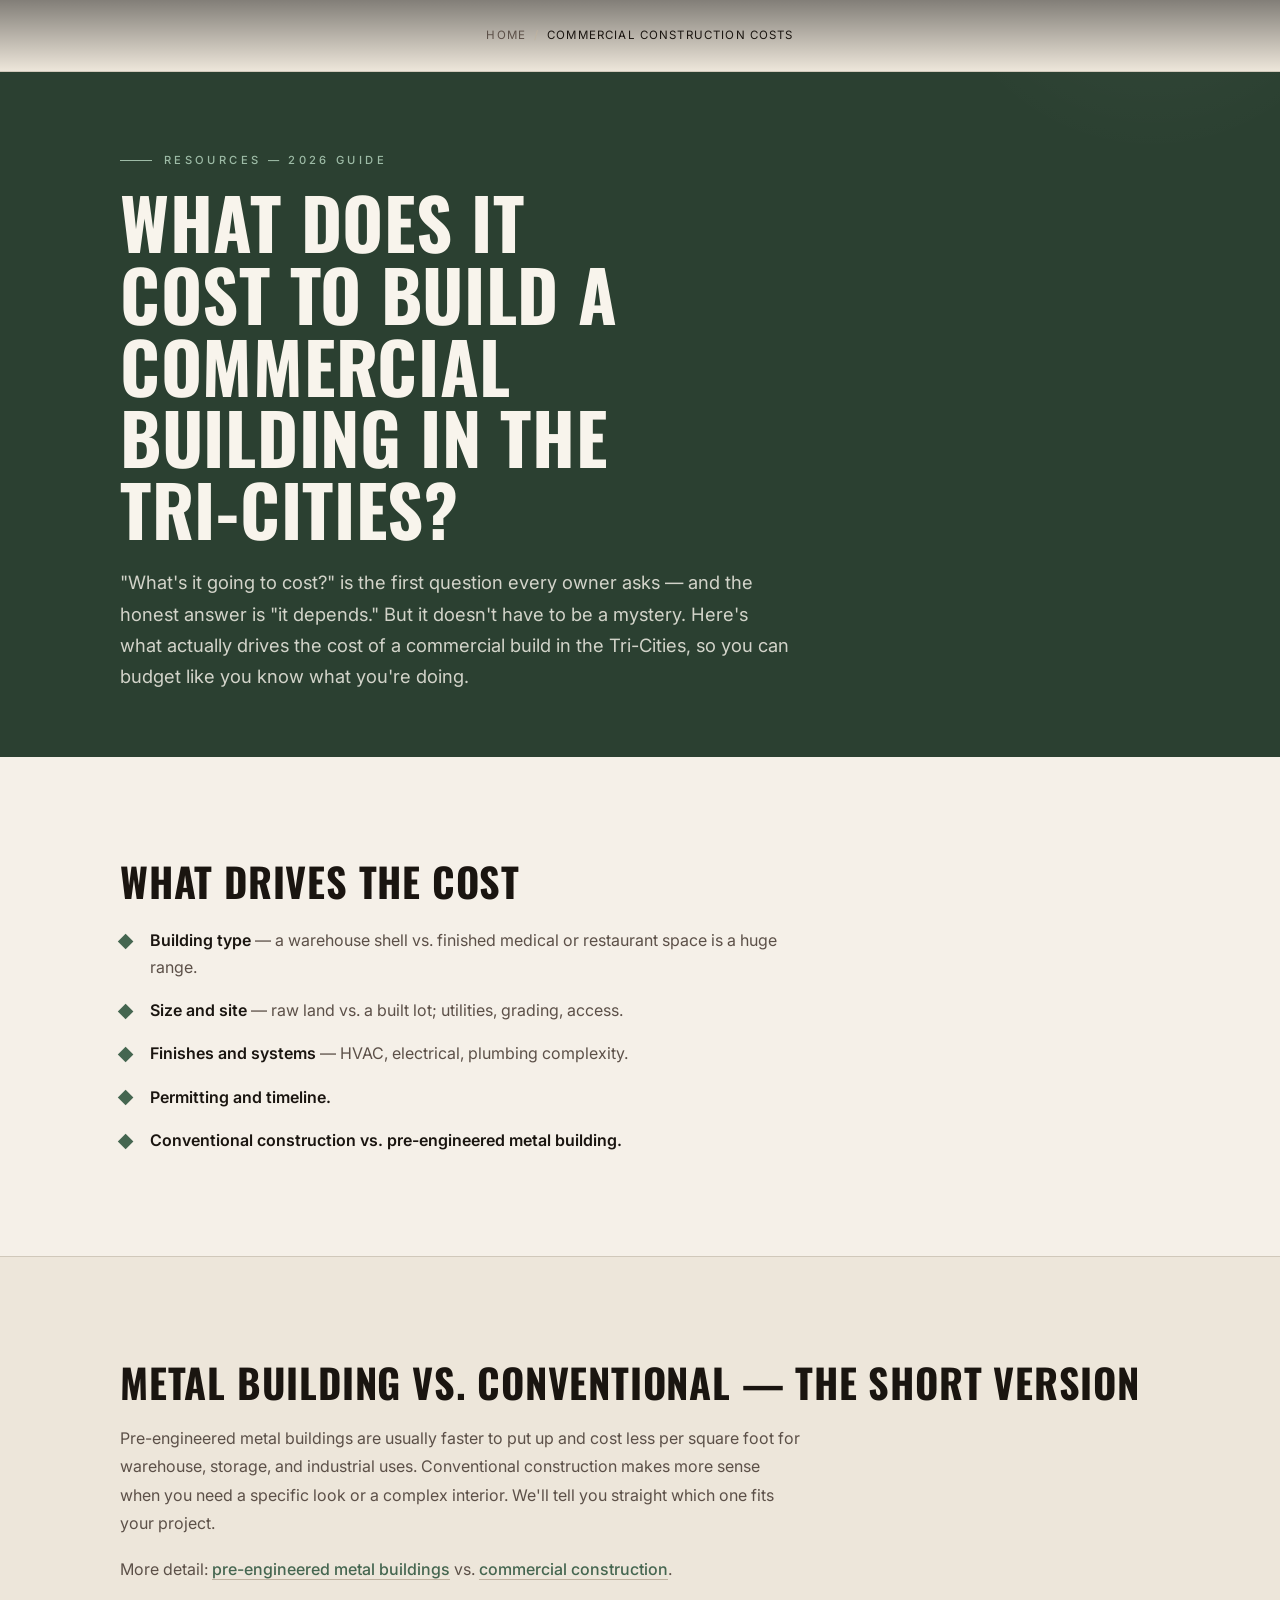
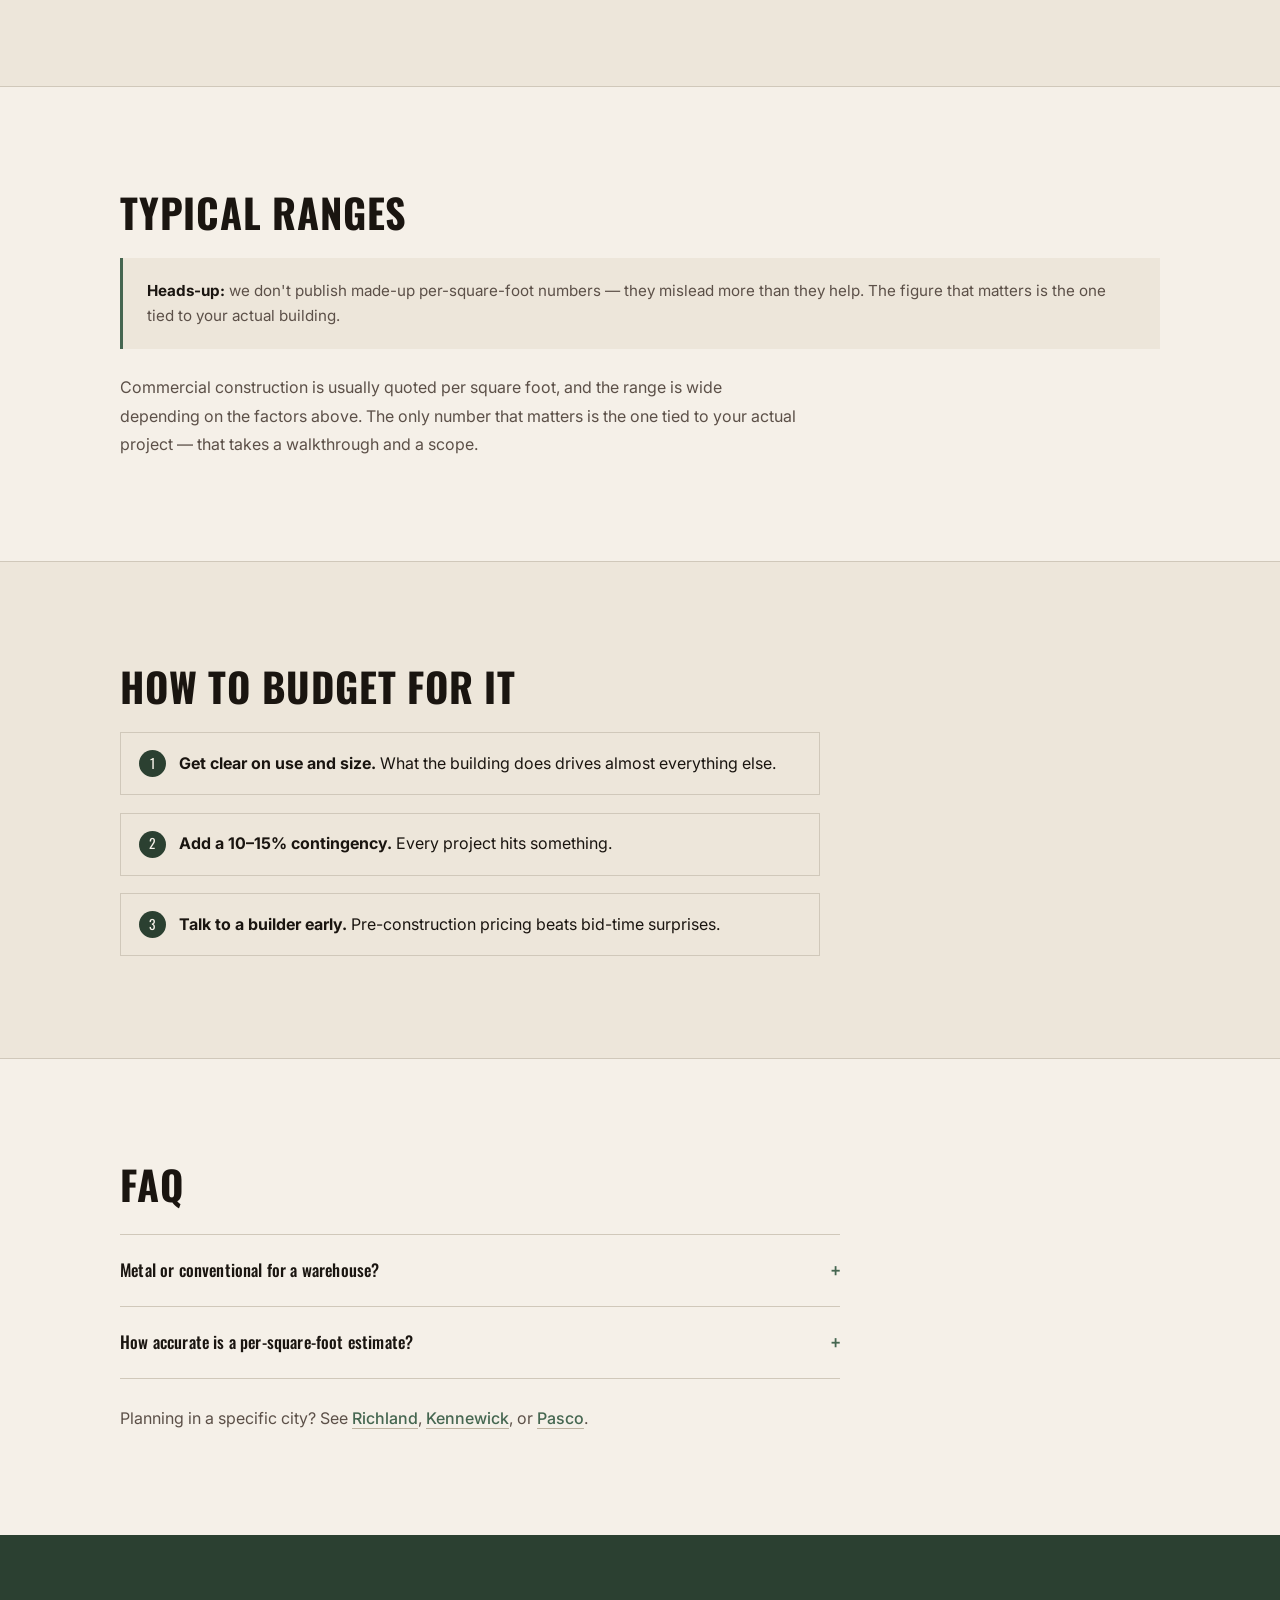
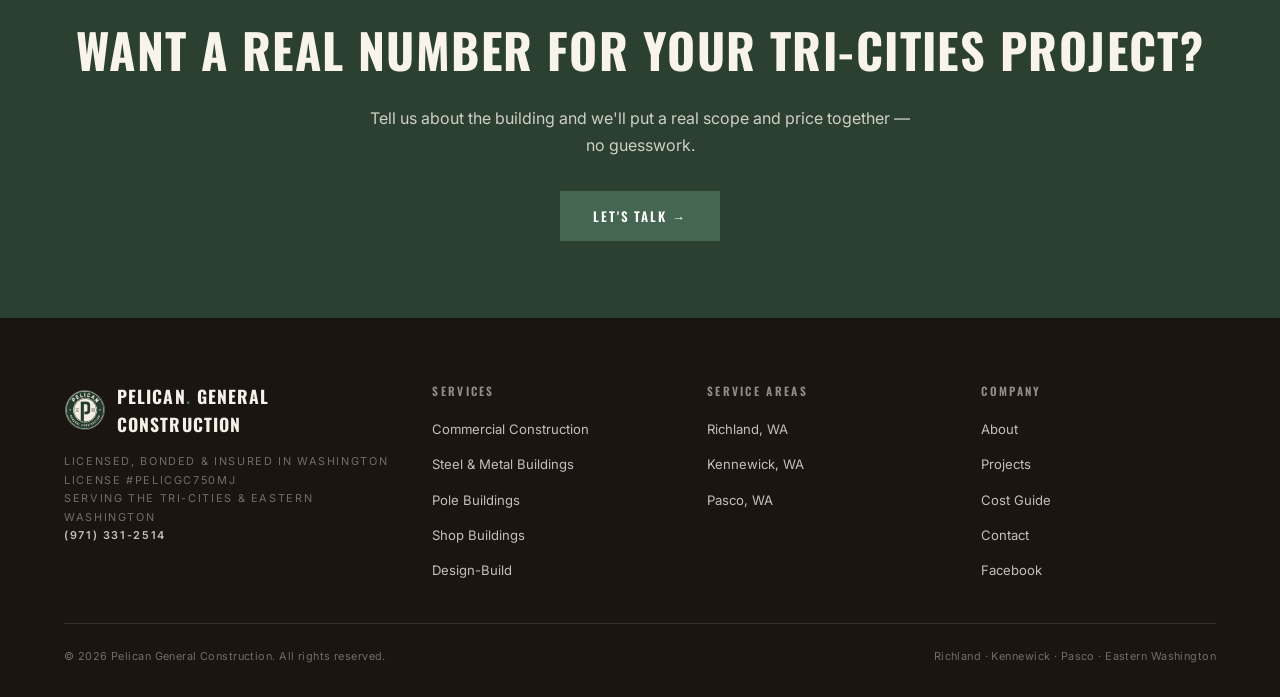
==== commit 492b06f3: "feat(services): add Pole Buildings + Shop Buildings pages, refresh Metal Buildings (FOR-162) Two new" ====
--- a/resources/commercial-construction-cost-tri-cities/index.html
+++ b/resources/commercial-construction-cost-tri-cities/index.html
@@ -25,8 +25,8 @@
   "datePublished": "2026-06-24",
   "dateModified": "2026-06-24",
   "mainEntityOfPage": "https://www.pelicangeneralconstruction.com/resources/commercial-construction-cost-tri-cities",
-  "author": {"@id": "https://www.pelicangeneralconstruction.com/#organization"},
-  "publisher": {"@id": "https://www.pelicangeneralconstruction.com/#organization"}
+  "author": {"@type": "GeneralContractor", "@id": "https://www.pelicangeneralconstruction.com/#organization", "name": "Pelican General Construction"},
+  "publisher": {"@type": "GeneralContractor", "@id": "https://www.pelicangeneralconstruction.com/#organization", "name": "Pelican General Construction", "logo": {"@type": "ImageObject", "url": "https://www.pelicangeneralconstruction.com/assets/pelican-badge.png"}}
 }
 </script>
 <script type="application/ld+json">
@@ -165,7 +165,9 @@
       <h4>Services</h4>
       <ul>
         <li><a href="/services/commercial-construction">Commercial Construction</a></li>
-        <li><a href="/services/metal-buildings">Metal Buildings (PEMB)</a></li>
+        <li><a href="/services/metal-buildings">Steel &amp; Metal Buildings</a></li>
+        <li><a href="/services/pole-buildings">Pole Buildings</a></li>
+        <li><a href="/services/shop-buildings">Shop Buildings</a></li>
         <li><a href="/services/design-build">Design-Build</a></li>
       </ul>
     </div>
